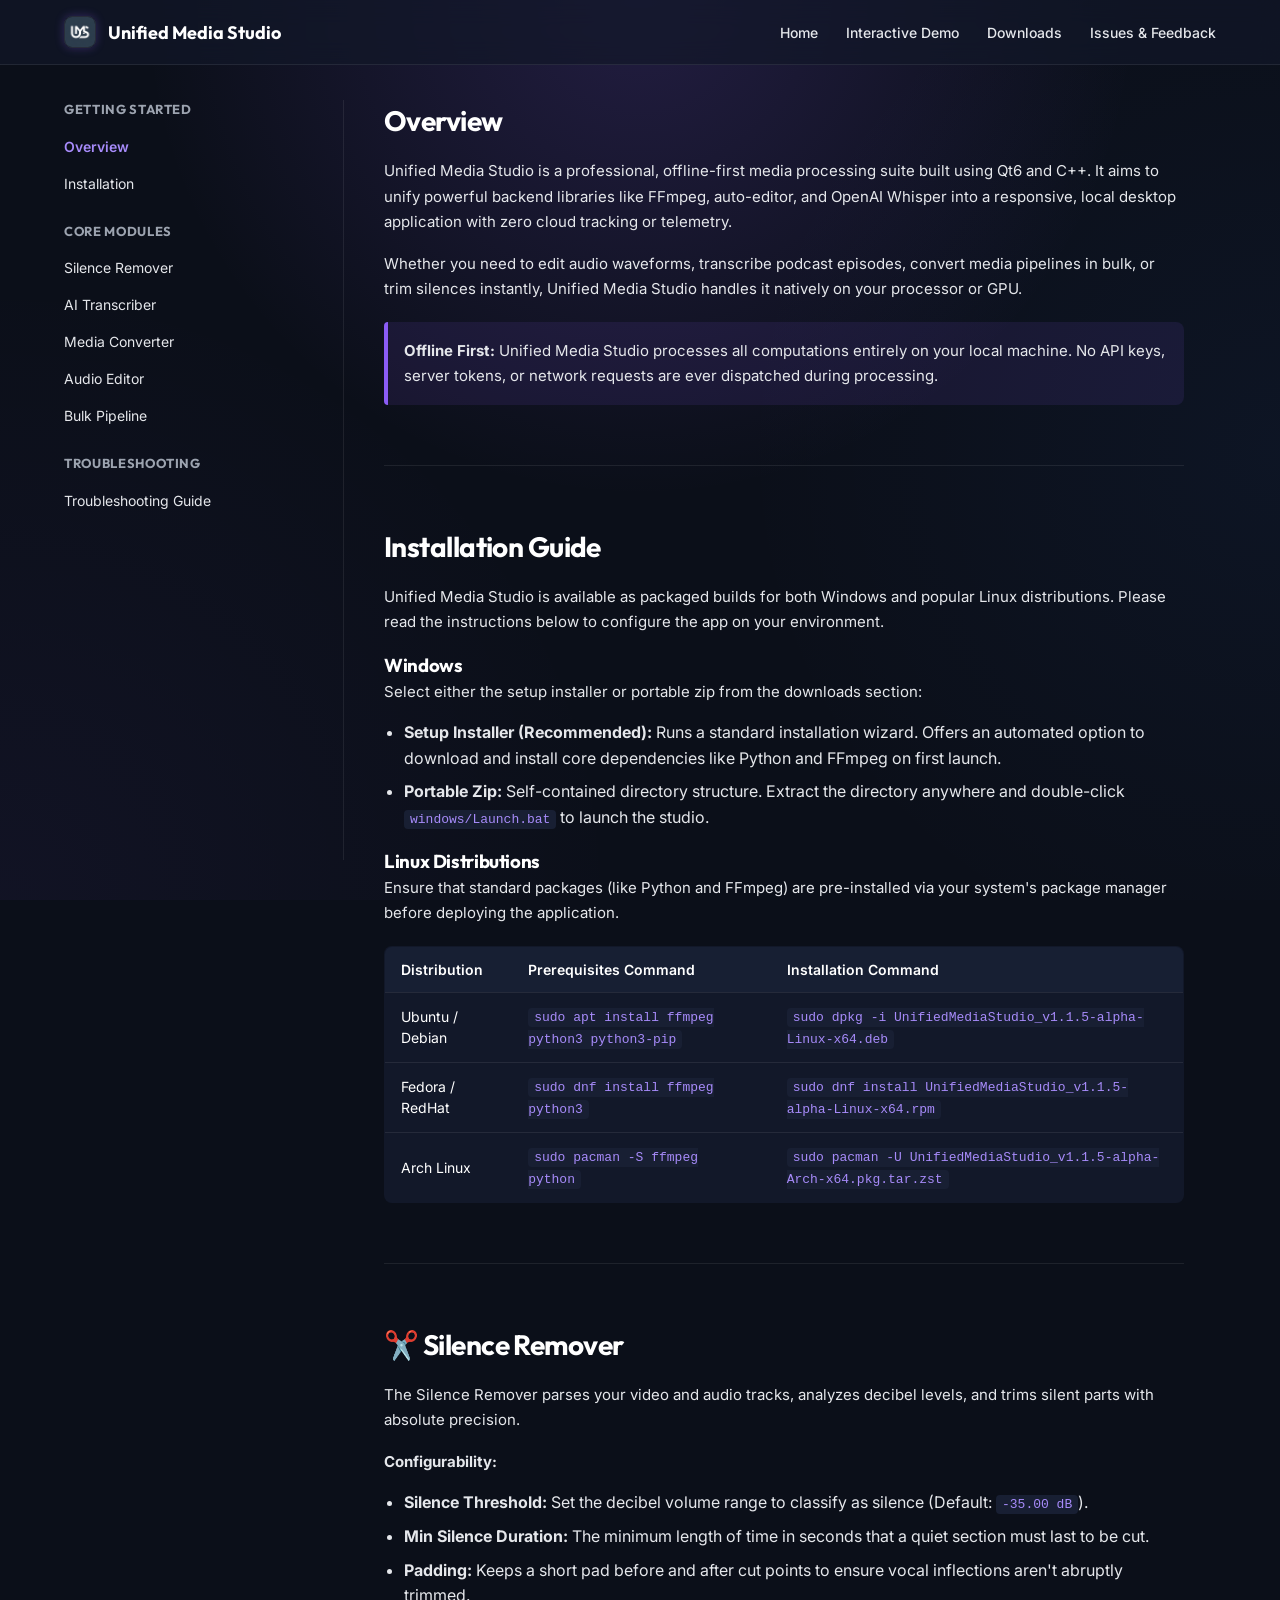
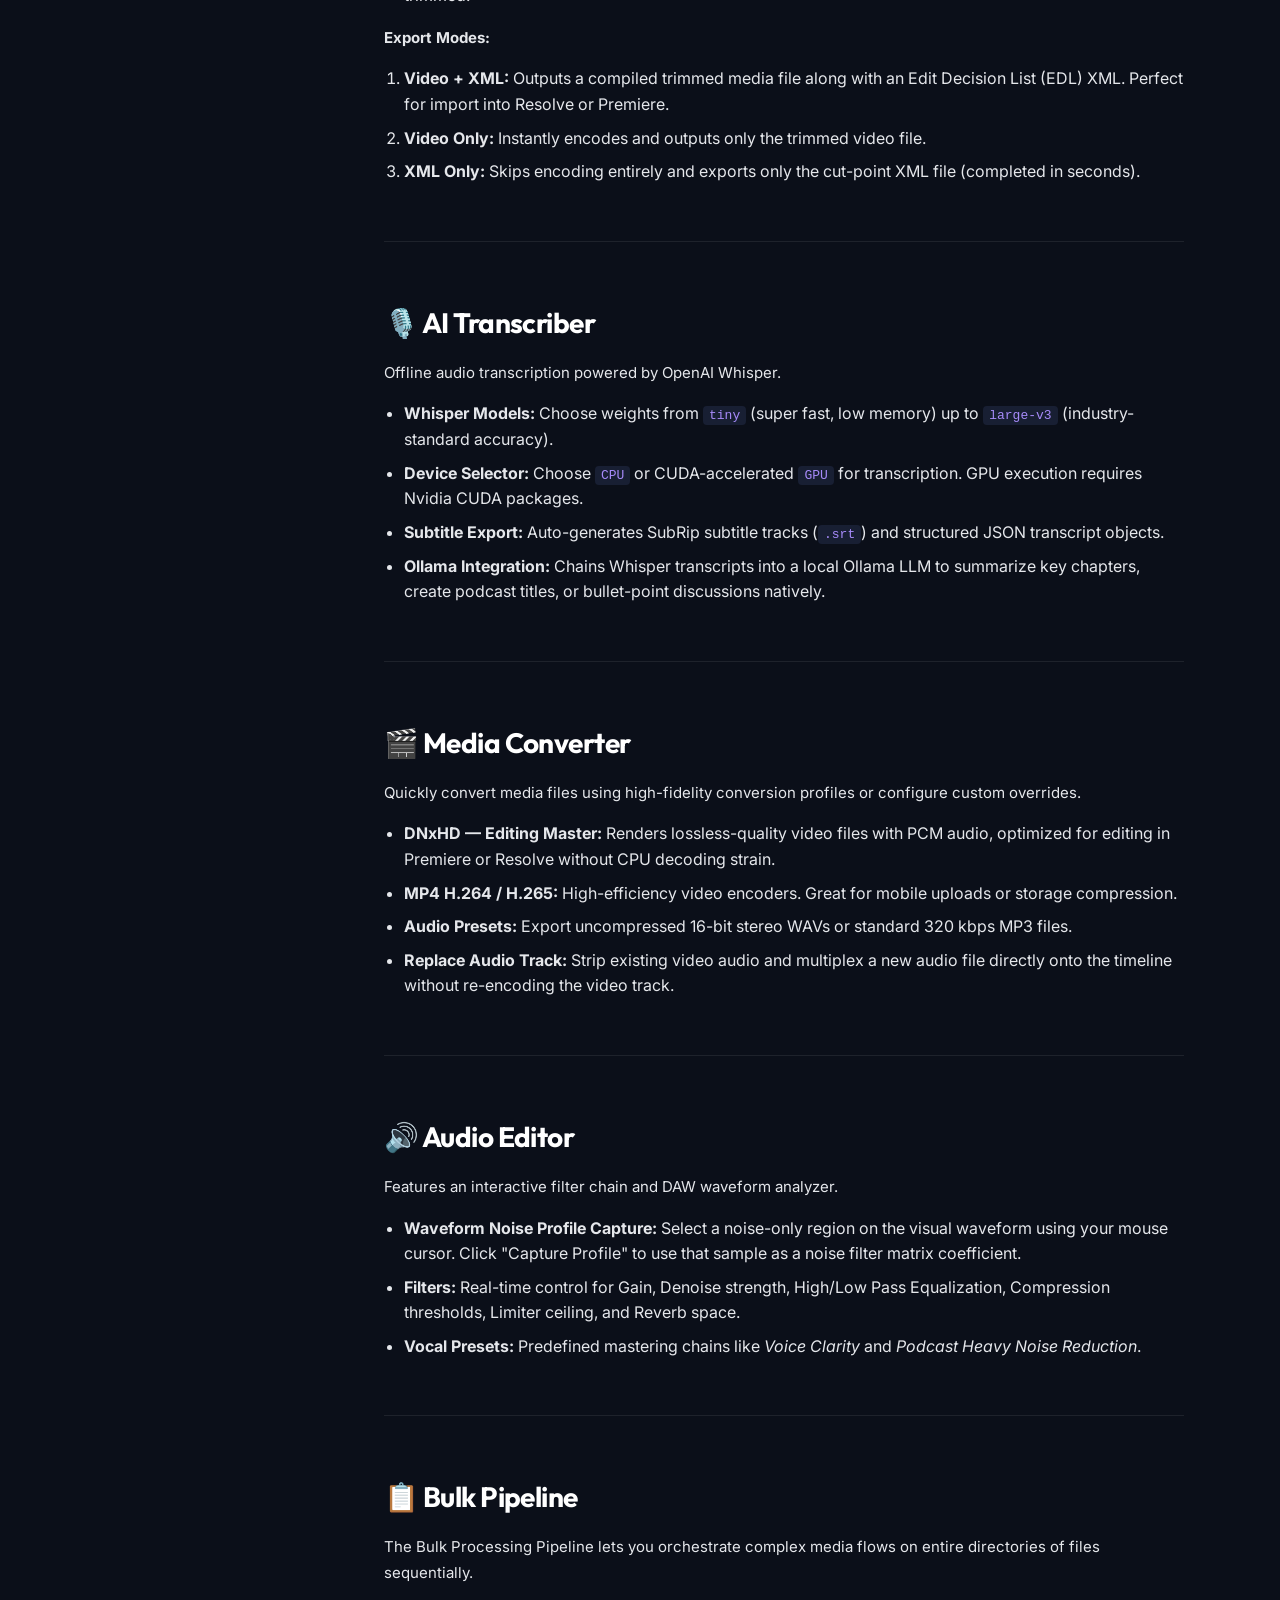
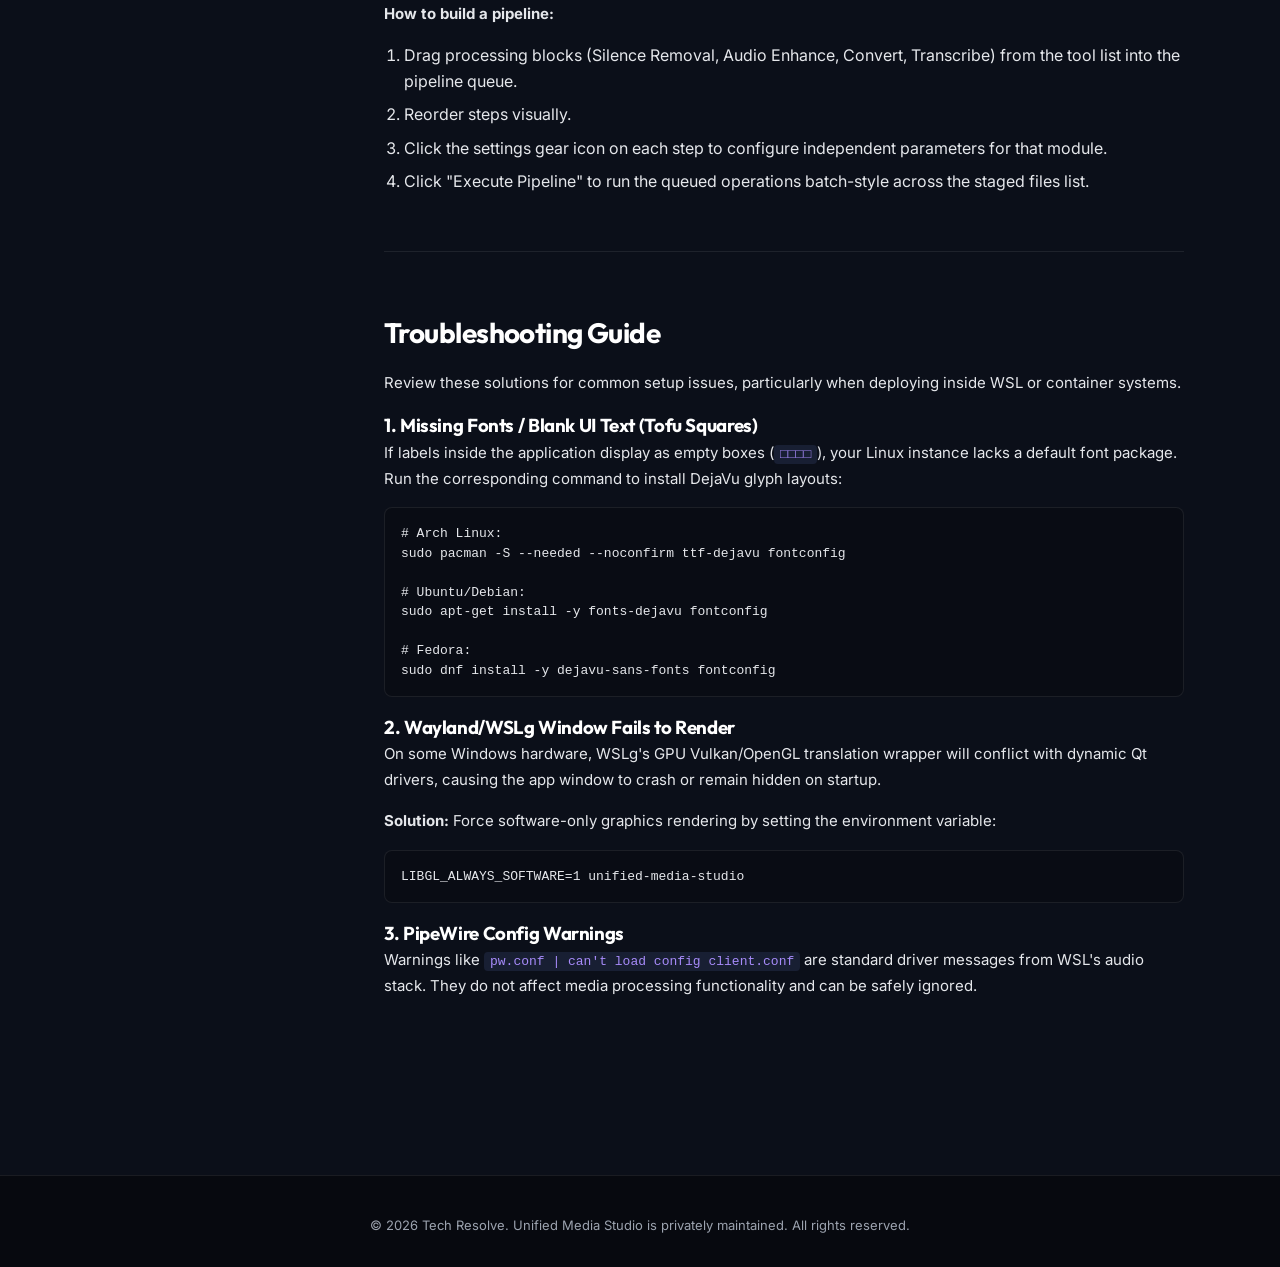
==== docs.html @ 599aa373 "Update branding with solid white UMS monogram logo, add docs.html link, improve font visibility" ====
<!DOCTYPE html>
<html lang="en">
<head>
  <meta charset="UTF-8">
  <meta name="viewport" content="width=device-width, initial-scale=1.0">
  <title>Documentation — Unified Media Studio</title>
  <!-- Google Fonts: Outfit & Inter -->
  <link rel="preconnect" href="https://fonts.googleapis.com">
  <link rel="preconnect" href="https://fonts.gstatic.com" crossorigin>
  <link href="https://fonts.googleapis.com/css2?family=Inter:wght@300;400;500;600&family=Outfit:wght@400;500;600;700;800&display=swap" rel="stylesheet">
  <!-- Stylesheets -->
  <link rel="stylesheet" href="index.css">
  <style>
    /* Premium documentation specific styles to override base layout */
    .docs-layout {
      max-width: 1200px;
      margin: 100px auto 60px auto;
      padding: 0 24px;
      display: flex;
      gap: 40px;
    }
    
    .docs-sidebar {
      width: 280px;
      position: sticky;
      top: 100px;
      height: calc(100vh - 140px);
      overflow-y: auto;
      border-right: 1px solid var(--border-color);
      padding-right: 20px;
    }
    
    .docs-sidebar h3 {
      font-size: 13px;
      color: var(--text-muted);
      text-transform: uppercase;
      letter-spacing: 0.05em;
      margin-bottom: 12px;
      margin-top: 24px;
    }
    
    .docs-sidebar h3:first-child {
      margin-top: 0;
    }
    
    .docs-sidebar ul {
      list-style: none;
      display: flex;
      flex-direction: column;
      gap: 8px;
    }
    
    .docs-sidebar a {
      font-size: 14px;
      color: var(--text-secondary);
      transition: color 0.15s ease;
      display: block;
      padding: 4px 0;
    }
    
    .docs-sidebar a:hover {
      color: white;
    }
    
    .docs-sidebar a.active {
      color: var(--accent-purple-hover);
      font-weight: 600;
    }
    
    .docs-content {
      flex: 1;
      max-width: 800px;
    }
    
    .docs-section {
      margin-bottom: 60px;
      border-bottom: 1px solid var(--border-color);
      padding-bottom: 40px;
    }
    
    .docs-section:last-child {
      border-bottom: none;
    }
    
    .docs-section h2 {
      font-size: 28px;
      color: white;
      margin-bottom: 16px;
      display: flex;
      align-items: center;
      gap: 10px;
    }
    
    .docs-section p {
      font-size: 15px;
      color: #e5e7eb; /* Higher visibility white-grey */
      line-height: 1.7;
      margin-bottom: 16px;
    }
    
    .docs-section ul, .docs-section ol {
      padding-left: 20px;
      margin-bottom: 16px;
      color: #e5e7eb;
    }
    
    .docs-section li {
      margin-bottom: 8px;
      line-height: 1.6;
    }
    
    .docs-section table {
      width: 100%;
      border-collapse: collapse;
      margin: 20px 0;
      font-size: 14px;
      background: var(--bg-secondary);
      border: 1px solid var(--border-color);
      border-radius: 8px;
      overflow: hidden;
    }
    
    .docs-section th, .docs-section td {
      padding: 12px 16px;
      text-align: left;
      border-bottom: 1px solid var(--border-color);
    }
    
    .docs-section th {
      background: #171f33;
      color: white;
      font-weight: 600;
    }
    
    .docs-section tr:last-child td {
      border-bottom: none;
    }
    
    .docs-section code {
      font-family: var(--font-mono);
      background: #181f33;
      padding: 2px 6px;
      border-radius: 4px;
      font-size: 13px;
      color: var(--accent-purple-hover);
    }
    
    .docs-section pre {
      background: #090c14;
      border: 1px solid var(--border-color);
      padding: 16px;
      border-radius: 8px;
      overflow-x: auto;
      margin: 16px 0;
    }
    
    .docs-section pre code {
      padding: 0;
      background: none;
      color: #e5e7eb;
    }
    
    .tip-box {
      background: rgba(139, 92, 246, 0.1);
      border-left: 4px solid var(--accent-purple);
      padding: 16px;
      border-radius: 4px 8px 8px 4px;
      margin: 20px 0;
    }
    
    .tip-box p {
      margin: 0;
      color: #e5e7eb;
    }
  </style>
</head>
<body>

  <!-- Top Glass Navigation -->
  <nav class="navbar">
    <div class="nav-container">
      <div class="logo-area">
        <a href="index.html" style="display: flex; align-items: center; gap: 12px;">
          <img src="logo.jpg" alt="UMS Logo" class="nav-logo-img">
          <span class="logo-text">Unified Media Studio</span>
        </a>
      </div>
      <div class="nav-links">
        <a href="index.html">Home</a>
        <a href="index.html#simulator">Interactive Demo</a>
        <a href="index.html#downloads">Downloads</a>
        <a href="index.html#feedback">Issues & Feedback</a>
      </div>
    </div>
  </nav>

  <!-- Docs Layout -->
  <div class="docs-layout">
    <!-- Sidebar Index -->
    <aside class="docs-sidebar">
      <h3>Getting Started</h3>
      <ul>
        <li><a href="#overview" class="active" onclick="activateLink(this)">Overview</a></li>
        <li><a href="#install" onclick="activateLink(this)">Installation</a></li>
      </ul>
      
      <h3>Core Modules</h3>
      <ul>
        <li><a href="#silence" onclick="activateLink(this)">Silence Remover</a></li>
        <li><a href="#transcriber" onclick="activateLink(this)">AI Transcriber</a></li>
        <li><a href="#converter" onclick="activateLink(this)">Media Converter</a></li>
        <li><a href="#audio" onclick="activateLink(this)">Audio Editor</a></li>
        <li><a href="#pipeline" onclick="activateLink(this)">Bulk Pipeline</a></li>
      </ul>

      <h3>Troubleshooting</h3>
      <ul>
        <li><a href="#trouble" onclick="activateLink(this)">Troubleshooting Guide</a></li>
      </ul>
    </aside>

    <!-- Content Sections -->
    <main class="docs-content">
      
      <!-- Section 1: Overview -->
      <section id="overview" class="docs-section">
        <h2>Overview</h2>
        <p>Unified Media Studio is a professional, offline-first media processing suite built using Qt6 and C++. It aims to unify powerful backend libraries like FFmpeg, auto-editor, and OpenAI Whisper into a responsive, local desktop application with zero cloud tracking or telemetry.</p>
        <p>Whether you need to edit audio waveforms, transcribe podcast episodes, convert media pipelines in bulk, or trim silences instantly, Unified Media Studio handles it natively on your processor or GPU.</p>
        
        <div class="tip-box">
          <p><strong>Offline First:</strong> Unified Media Studio processes all computations entirely on your local machine. No API keys, server tokens, or network requests are ever dispatched during processing.</p>
        </div>
      </section>

      <!-- Section 2: Installation -->
      <section id="install" class="docs-section">
        <h2>Installation Guide</h2>
        <p>Unified Media Studio is available as packaged builds for both Windows and popular Linux distributions. Please read the instructions below to configure the app on your environment.</p>
        
        <h3>Windows</h3>
        <p>Select either the setup installer or portable zip from the downloads section:</p>
        <ul>
          <li><strong>Setup Installer (Recommended):</strong> Runs a standard installation wizard. Offers an automated option to download and install core dependencies like Python and FFmpeg on first launch.</li>
          <li><strong>Portable Zip:</strong> Self-contained directory structure. Extract the directory anywhere and double-click <code>windows/Launch.bat</code> to launch the studio.</li>
        </ul>

        <h3>Linux Distributions</h3>
        <p>Ensure that standard packages (like Python and FFmpeg) are pre-installed via your system's package manager before deploying the application.</p>
        <table>
          <thead>
            <tr>
              <th>Distribution</th>
              <th>Prerequisites Command</th>
              <th>Installation Command</th>
            </tr>
          </thead>
          <tbody>
            <tr>
              <td>Ubuntu / Debian</td>
              <td><code>sudo apt install ffmpeg python3 python3-pip</code></td>
              <td><code>sudo dpkg -i UnifiedMediaStudio_v1.1.5-alpha-Linux-x64.deb</code></td>
            </tr>
            <tr>
              <td>Fedora / RedHat</td>
              <td><code>sudo dnf install ffmpeg python3</code></td>
              <td><code>sudo dnf install UnifiedMediaStudio_v1.1.5-alpha-Linux-x64.rpm</code></td>
            </tr>
            <tr>
              <td>Arch Linux</td>
              <td><code>sudo pacman -S ffmpeg python</code></td>
              <td><code>sudo pacman -U UnifiedMediaStudio_v1.1.5-alpha-Arch-x64.pkg.tar.zst</code></td>
            </tr>
          </tbody>
        </table>
      </section>

      <!-- Section 3: Silence Remover -->
      <section id="silence" class="docs-section">
        <h2>✂️ Silence Remover</h2>
        <p>The Silence Remover parses your video and audio tracks, analyzes decibel levels, and trims silent parts with absolute precision.</p>
        <p><strong>Configurability:</strong></p>
        <ul>
          <li><strong>Silence Threshold:</strong> Set the decibel volume range to classify as silence (Default: <code>-35.00 dB</code>).</li>
          <li><strong>Min Silence Duration:</strong> The minimum length of time in seconds that a quiet section must last to be cut.</li>
          <li><strong>Padding:</strong> Keeps a short pad before and after cut points to ensure vocal inflections aren't abruptly trimmed.</li>
        </ul>
        <p><strong>Export Modes:</strong></p>
        <ol>
          <li><strong>Video + XML:</strong> Outputs a compiled trimmed media file along with an Edit Decision List (EDL) XML. Perfect for import into Resolve or Premiere.</li>
          <li><strong>Video Only:</strong> Instantly encodes and outputs only the trimmed video file.</li>
          <li><strong>XML Only:</strong> Skips encoding entirely and exports only the cut-point XML file (completed in seconds).</li>
        </ol>
      </section>

      <!-- Section 4: AI Transcriber -->
      <section id="transcriber" class="docs-section">
        <h2>🎙️ AI Transcriber</h2>
        <p>Offline audio transcription powered by OpenAI Whisper.</p>
        <ul>
          <li><strong>Whisper Models:</strong> Choose weights from <code>tiny</code> (super fast, low memory) up to <code>large-v3</code> (industry-standard accuracy).</li>
          <li><strong>Device Selector:</strong> Choose <code>CPU</code> or CUDA-accelerated <code>GPU</code> for transcription. GPU execution requires Nvidia CUDA packages.</li>
          <li><strong>Subtitle Export:</strong> Auto-generates SubRip subtitle tracks (<code>.srt</code>) and structured JSON transcript objects.</li>
          <li><strong>Ollama Integration:</strong> Chains Whisper transcripts into a local Ollama LLM to summarize key chapters, create podcast titles, or bullet-point discussions natively.</li>
        </ul>
      </section>

      <!-- Section 5: Media Converter -->
      <section id="converter" class="docs-section">
        <h2>🎬 Media Converter</h2>
        <p>Quickly convert media files using high-fidelity conversion profiles or configure custom overrides.</p>
        <ul>
          <li><strong>DNxHD — Editing Master:</strong> Renders lossless-quality video files with PCM audio, optimized for editing in Premiere or Resolve without CPU decoding strain.</li>
          <li><strong>MP4 H.264 / H.265:</strong> High-efficiency video encoders. Great for mobile uploads or storage compression.</li>
          <li><strong>Audio Presets:</strong> Export uncompressed 16-bit stereo WAVs or standard 320 kbps MP3 files.</li>
          <li><strong>Replace Audio Track:</strong> Strip existing video audio and multiplex a new audio file directly onto the timeline without re-encoding the video track.</li>
        </ul>
      </section>

      <!-- Section 6: Audio Editor -->
      <section id="audio" class="docs-section">
        <h2>🔊 Audio Editor</h2>
        <p>Features an interactive filter chain and DAW waveform analyzer.</p>
        <ul>
          <li><strong>Waveform Noise Profile Capture:</strong> Select a noise-only region on the visual waveform using your mouse cursor. Click "Capture Profile" to use that sample as a noise filter matrix coefficient.</li>
          <li><strong>Filters:</strong> Real-time control for Gain, Denoise strength, High/Low Pass Equalization, Compression thresholds, Limiter ceiling, and Reverb space.</li>
          <li><strong>Vocal Presets:</strong> Predefined mastering chains like <em>Voice Clarity</em> and <em>Podcast Heavy Noise Reduction</em>.</li>
        </ul>
      </section>

      <!-- Section 7: Bulk Pipeline -->
      <section id="pipeline" class="docs-section">
        <h2>📋 Bulk Pipeline</h2>
        <p>The Bulk Processing Pipeline lets you orchestrate complex media flows on entire directories of files sequentially.</p>
        <p><strong>How to build a pipeline:</strong></p>
        <ol>
          <li>Drag processing blocks (Silence Removal, Audio Enhance, Convert, Transcribe) from the tool list into the pipeline queue.</li>
          <li>Reorder steps visually.</li>
          <li>Click the settings gear icon on each step to configure independent parameters for that module.</li>
          <li>Click "Execute Pipeline" to run the queued operations batch-style across the staged files list.</li>
        </ol>
      </section>

      <!-- Section 8: Troubleshooting Guide -->
      <section id="trouble" class="docs-section">
        <h2>Troubleshooting Guide</h2>
        <p>Review these solutions for common setup issues, particularly when deploying inside WSL or container systems.</p>
        
        <h3>1. Missing Fonts / Blank UI Text (Tofu Squares)</h3>
        <p>If labels inside the application display as empty boxes (<code>□□□□</code>), your Linux instance lacks a default font package. Run the corresponding command to install DejaVu glyph layouts:</p>
        <pre><code># Arch Linux:
sudo pacman -S --needed --noconfirm ttf-dejavu fontconfig

# Ubuntu/Debian:
sudo apt-get install -y fonts-dejavu fontconfig

# Fedora:
sudo dnf install -y dejavu-sans-fonts fontconfig</code></pre>

        <h3>2. Wayland/WSLg Window Fails to Render</h3>
        <p>On some Windows hardware, WSLg's GPU Vulkan/OpenGL translation wrapper will conflict with dynamic Qt drivers, causing the app window to crash or remain hidden on startup.</p>
        <p><strong>Solution:</strong> Force software-only graphics rendering by setting the environment variable:</p>
        <pre><code>LIBGL_ALWAYS_SOFTWARE=1 unified-media-studio</code></pre>

        <h3>3. PipeWire Config Warnings</h3>
        <p>Warnings like <code>pw.conf | can't load config client.conf</code> are standard driver messages from WSL's audio stack. They do not affect media processing functionality and can be safely ignored.</p>
      </section>

    </main>
  </div>

  <!-- Footer -->
  <footer class="main-footer">
    <div class="footer-container">
      <p>&copy; 2026 Tech Resolve. Unified Media Studio is privately maintained. All rights reserved.</p>
    </div>
  </footer>

  <script>
    function activateLink(element) {
      document.querySelectorAll('.docs-sidebar a').forEach(el => {
        el.classList.remove('active');
      });
      element.classList.add('active');
    }
  </script>
</body>
</html>
---- index.css ----
/* ==========================================================================
   Unified Media Studio — Stable Releases Web Interface Stylesheet
   Design system: Deep dark slate, glowing purples, glassmorphism UI
   ========================================================================== */

/* Variables */
:root {
  --bg-primary: #0b0f19;
  --bg-secondary: #121829;
  --bg-surface: #1e2640;
  --bg-glass: rgba(18, 24, 41, 0.7);
  --border-color: rgba(255, 255, 255, 0.08);
  --border-glow: rgba(139, 92, 246, 0.2);
  --text-primary: #ffffff;
  --text-secondary: #e5e7eb;
  --text-muted: #9ca3af;

  --accent-purple: #8b5cf6;
  --accent-purple-hover: #a78bfa;
  --accent-blue: #3b82f6;
  --accent-green: #10b981;
  --accent-red: #ef4444;

  --font-display: 'Outfit', -apple-system, BlinkMacSystemFont, "Segoe UI", Roboto, sans-serif;
  --font-sans: 'Inter', -apple-system, BlinkMacSystemFont, "Segoe UI", Roboto, sans-serif;
  --font-mono: ui-monospace, SFMono-Regular, Menlo, Monaco, Consolas, monospace;
}

/* Reset and base styles */
* {
  box-sizing: border-box;
  margin: 0;
  padding: 0;
}

html {
  scroll-behavior: smooth;
}

body {
  background-color: var(--bg-primary);
  background-image: 
    radial-gradient(circle at 50% 0%, rgba(139, 92, 246, 0.18) 0%, transparent 45%),
    radial-gradient(circle at 100% 50%, rgba(59, 130, 246, 0.05) 0%, transparent 40%),
    radial-gradient(circle at 0% 100%, rgba(139, 92, 246, 0.05) 0%, transparent 40%);
  background-attachment: fixed;
  color: var(--text-primary);
  font-family: var(--font-sans);
  line-height: 1.5;
  overflow-x: hidden;
  -webkit-font-smoothing: antialiased;
}

h1, h2, h3, h4 {
  font-family: var(--font-display);
  font-weight: 700;
  letter-spacing: -0.02em;
}

a {
  text-decoration: none;
  color: inherit;
}

/* Layout Container utility */
.container {
  width: 100%;
  max-width: 1200px;
  margin: 0 auto;
  padding: 0 24px;
}

/* --- Top Navigation --- */
.navbar {
  position: fixed;
  top: 0;
  left: 0;
  width: 100%;
  z-index: 1000;
  background: var(--bg-glass);
  backdrop-filter: blur(12px);
  -webkit-backdrop-filter: blur(12px);
  border-bottom: 1px solid var(--border-color);
  padding: 16px 0;
}

.nav-container {
  max-width: 1200px;
  margin: 0 auto;
  padding: 0 24px;
  display: flex;
  justify-content: space-between;
  align-items: center;
}

.logo-area {
  display: flex;
  align-items: center;
  gap: 12px;
}

.nav-logo-img {
  width: 32px;
  height: 32px;
  border-radius: 8px;
  border: 1px solid rgba(255, 255, 255, 0.1);
  box-shadow: 0 0 10px rgba(139, 92, 246, 0.3);
}

.logo-text {
  font-family: var(--font-display);
  font-weight: 700;
  font-size: 18px;
  color: #ffffff;
}

.nav-links {
  display: flex;
  align-items: center;
  gap: 28px;
  font-size: 14px;
  font-weight: 500;
}

.nav-links a {
  color: var(--text-secondary);
  transition: color 0.2s ease;
}

.nav-links a:hover {
  color: white;
}

.btn-nav-download {
  background: rgba(139, 92, 246, 0.1);
  color: var(--accent-purple-hover) !important;
  border: 1px solid rgba(139, 92, 246, 0.3);
  padding: 8px 16px;
  border-radius: 8px;
  transition: all 0.2s ease !important;
}

.btn-nav-download:hover {
  background: var(--accent-purple);
  color: white !important;
  border-color: var(--accent-purple);
  box-shadow: 0 0 15px rgba(139, 92, 246, 0.3);
}

/* --- Hero Section --- */
.hero-section {
  position: relative;
  padding: 160px 0 100px 0;
  display: flex;
  justify-content: center;
  align-items: center;
  text-align: center;
}

.hero-glow {
  position: absolute;
  top: 10%;
  left: 50%;
  transform: translate(-50%, -50%);
  width: 500px;
  height: 500px;
  background: radial-gradient(circle, rgba(139, 92, 246, 0.15) 0%, rgba(59, 130, 246, 0.05) 50%, transparent 100%);
  filter: blur(80px);
  z-index: 0;
  pointer-events: none;
}

.hero-container {
  max-width: 800px;
  padding: 0 24px;
  z-index: 1;
}

.badge {
  display: inline-block;
  background: rgba(139, 92, 246, 0.15);
  color: var(--accent-purple-hover);
  border: 1px solid rgba(139, 92, 246, 0.25);
  padding: 6px 16px;
  border-radius: 99px;
  font-size: 12px;
  font-weight: 600;
  margin-bottom: 24px;
  text-transform: uppercase;
  letter-spacing: 0.05em;
}

.hero-section h1 {
  font-size: 54px;
  line-height: 1.15;
  font-weight: 800;
  color: white;
  margin-bottom: 24px;
}

.gradient-text {
  background: linear-gradient(to right, #a78bfa, #60a5fa);
  -webkit-background-clip: text;
  -webkit-text-fill-color: transparent;
}

.hero-subtitle {
  font-size: 18px;
  color: var(--text-secondary);
  margin-bottom: 40px;
  line-height: 1.6;
}

.hero-actions {
  display: flex;
  justify-content: center;
  gap: 16px;
  flex-wrap: wrap;
}

/* Button styles */
.btn {
  display: inline-flex;
  align-items: center;
  gap: 10px;
  padding: 14px 28px;
  font-size: 15px;
  font-weight: 600;
  border-radius: 10px;
  cursor: pointer;
  transition: all 0.2s cubic-bezier(0.4, 0, 0.2, 1);
  border: 1px solid transparent;
}

.btn-primary {
  background: var(--accent-purple);
  color: white;
}

.btn-primary:hover {
  background: var(--accent-purple-hover);
  box-shadow: 0 0 25px rgba(139, 92, 246, 0.4);
  transform: translateY(-2px);
}

.btn-secondary {
  background: rgba(255, 255, 255, 0.03);
  color: var(--text-primary);
  border-color: var(--border-color);
}

.btn-secondary:hover {
  background: rgba(255, 255, 255, 0.08);
  border-color: rgba(255, 255, 255, 0.2);
  transform: translateY(-2px);
}

/* --- Section headers --- */
.section-header {
  text-align: center;
  max-width: 650px;
  margin: 0 auto 60px auto;
  padding: 0 24px;
}

.section-header h2 {
  font-size: 36px;
  color: white;
  margin-bottom: 16px;
}

.section-header p {
  font-size: 15px;
  color: var(--text-secondary);
}

/* --- Simulator Section --- */
.section-simulator {
  padding: 80px 0;
  background: radial-gradient(100% 100% at bottom center, rgba(139, 92, 246, 0.03) 0%, transparent 100%);
}

.desktop-mockup {
  max-width: 1000px;
  margin: 0 auto;
  background: var(--bg-secondary);
  border: 1px solid var(--border-color);
  border-radius: 12px;
  overflow: hidden;
  box-shadow: 0 30px 60px rgba(0, 0, 0, 0.6), 0 0 40px rgba(139, 92, 246, 0.05);
}

/* Window Titlebar */
.title-bar {
  background: #192138;
  height: 38px;
  display: flex;
  align-items: center;
  padding: 0 16px;
  border-bottom: 1px solid var(--border-color);
}

.window-controls {
  display: flex;
  gap: 8px;
  width: 80px;
}

.control-dot {
  width: 12px;
  height: 12px;
  border-radius: 50%;
}

.control-dot.close { background: var(--accent-red); }
.control-dot.minimize { background: #f59e0b; }
.control-dot.maximize { background: var(--accent-green); }

.window-title {
  color: var(--text-secondary);
  font-size: 12px;
  font-weight: 500;
  text-align: center;
  flex: 1;
}

.window-spacer {
  width: 80px;
}

/* App Simulator Window layout */
.app-layout {
  display: flex;
  height: 520px;
  background: var(--bg-secondary);
}

/* Sidebar */
.app-sidebar {
  width: 260px;
  background: #0f1322;
  border-right: 1px solid var(--border-color);
  padding: 16px;
  display: flex;
  flex-direction: column;
  gap: 16px;
}

.sidebar-header {
  display: flex;
  justify-content: space-between;
  align-items: center;
}

.sidebar-header h3 {
  font-size: 13px;
  color: white;
}

.auto-refresh-badge {
  background: rgba(16, 185, 129, 0.1);
  color: var(--accent-green);
  font-size: 9px;
  font-weight: bold;
  padding: 2px 6px;
  border-radius: 4px;
}

.file-tree {
  flex: 1;
}

.tree-item {
  font-size: 13px;
  padding: 6px 8px;
  border-radius: 4px;
  cursor: pointer;
  user-select: none;
  transition: background 0.15s ease;
  color: var(--text-secondary);
}

.tree-item:hover {
  background: rgba(255, 255, 255, 0.03);
  color: white;
}

.tree-item.folder {
  font-weight: 600;
  color: white;
}

.tree-children {
  display: none;
  padding-left: 14px;
}

.tree-children.show {
  display: block;
}

.tree-item.file {
  padding-left: 8px;
}

.tree-item.file.selected {
  background: rgba(139, 92, 246, 0.15);
  color: var(--accent-purple-hover);
  font-weight: 500;
}

/* Sidebar Active processing box */
.active-files-box {
  background: rgba(255, 255, 255, 0.01);
  border: 1px solid var(--border-color);
  border-radius: 6px;
  padding: 12px;
  min-height: 120px;
}

.active-files-box h4 {
  font-size: 11px;
  text-transform: uppercase;
  color: var(--text-muted);
  margin-bottom: 8px;
  letter-spacing: 0.05em;
}

.active-files-box ul {
  list-style: none;
  font-size: 12px;
}

.active-files-box li {
  padding: 4px 0;
  border-bottom: 1px solid rgba(255, 255, 255, 0.02);
  color: var(--text-secondary);
}

.active-files-box li:last-child { border-bottom: none; }
.empty-state-text { color: var(--text-muted) !important; font-style: italic; }

/* Main Workspace */
.app-main {
  flex: 1;
  display: flex;
  flex-direction: column;
  background: #111626;
}

/* Tab buttons */
.tab-headers {
  display: flex;
  background: #0f1322;
  border-bottom: 1px solid var(--border-color);
}

.tab-btn {
  background: none;
  border: none;
  color: var(--text-secondary);
  font-size: 12px;
  font-weight: 600;
  padding: 12px 18px;
  cursor: pointer;
  border-bottom: 2px solid transparent;
  transition: all 0.15s ease;
}

.tab-btn:hover {
  color: white;
  background: rgba(255, 255, 255, 0.02);
}

.tab-btn.active {
  color: var(--accent-purple-hover);
  border-bottom-color: var(--accent-purple);
  background: rgba(139, 92, 246, 0.04);
}

/* Tab Contents container */
.tab-content-container {
  flex: 1;
  padding: 24px;
}

.tab-content {
  display: none;
  flex-direction: column;
  gap: 16px;
  height: 100%;
}

.tab-content.active {
  display: flex;
}

.tab-content-header h4 {
  font-size: 16px;
  color: white;
  margin-bottom: 4px;
}

.tab-content-header p {
  font-size: 12px;
  color: var(--text-secondary);
}

/* Config forms inside simulator tabs */
.settings-form {
  display: flex;
  flex-direction: column;
  gap: 16px;
  max-width: 440px;
}

.form-row {
  display: flex;
  flex-direction: column;
  gap: 6px;
}

.form-row label {
  font-size: 12px;
  font-weight: 600;
  color: var(--text-secondary);
}

.form-row select, .form-row input[type="text"] {
  background: #181f33;
  border: 1px solid var(--border-color);
  color: white;
  padding: 8px 12px;
  border-radius: 6px;
  font-size: 13px;
  outline: none;
}

.checkbox-wrapper {
  display: flex;
  align-items: center;
  gap: 8px;
  font-size: 12px;
  color: var(--text-secondary);
}

.btn-tab-run {
  background: var(--accent-purple);
  color: white;
  font-size: 13px;
  padding: 10px 20px;
  align-self: flex-start;
  margin-top: 10px;
  border-radius: 6px;
}

.btn-tab-run:hover {
  background: var(--accent-purple-hover);
  box-shadow: 0 0 15px rgba(139, 92, 246, 0.3);
}

/* App Console Logger */
.app-console {
  background: #090c14;
  border-top: 1px solid var(--border-color);
  height: 180px;
  display: flex;
  flex-direction: column;
}

.console-header {
  background: #0f1322;
  padding: 8px 16px;
  border-bottom: 1px solid var(--border-color);
  display: flex;
  justify-content: space-between;
  font-family: var(--font-display);
  font-size: 11px;
  font-weight: bold;
  color: var(--text-muted);
}

.console-status {
  color: var(--accent-blue);
}

.console-output {
  flex: 1;
  padding: 12px 16px;
  font-family: var(--font-mono);
  font-size: 11px;
  overflow-y: auto;
  display: flex;
  flex-direction: column;
  gap: 4px;
}

.log-line {
  color: var(--text-secondary);
}

.log-line.system { color: #f59e0b; }
.log-line.cmd { color: var(--accent-blue); }
.log-line.out { color: var(--accent-green); }
.log-line.err { color: var(--accent-red); }

/* Simulated Progress bar */
.progress-bar-container {
  height: 4px;
  background: rgba(255, 255, 255, 0.05);
  width: 100%;
}

.progress-bar {
  height: 100%;
  width: 0%;
  background: linear-gradient(to right, var(--accent-blue), var(--accent-purple));
  transition: width 0.1s ease;
}

/* --- Downloads section --- */
.section-downloads {
  padding: 100px 0;
  border-top: 1px solid var(--border-color);
  background: radial-gradient(120% 120% at top left, rgba(59, 130, 246, 0.02) 0%, transparent 100%);
}

.download-grid {
  display: grid;
  grid-template-columns: repeat(auto-fill, minmax(280px, 1fr));
  gap: 24px;
  max-width: 1200px;
  margin: 0 auto;
  padding: 0 24px;
}

.download-card {
  position: relative;
  background: var(--bg-secondary);
  border: 1px solid var(--border-color);
  border-radius: 12px;
  padding: 28px;
  display: flex;
  flex-direction: column;
  gap: 16px;
  overflow: hidden;
  transition: transform 0.2s ease, border-color 0.2s ease;
}

.download-card:hover {
  transform: translateY(-4px);
  border-color: rgba(139, 92, 246, 0.3);
}

.card-glow {
  position: absolute;
  top: 0;
  right: 0;
  width: 120px;
  height: 120px;
  background: radial-gradient(circle, rgba(139, 92, 246, 0.12) 0%, transparent 70%);
  filter: blur(10px);
  pointer-events: none;
}

.card-header {
  display: flex;
  align-items: center;
  gap: 12px;
}

.platform-icon {
  font-size: 24px;
}

.download-card h3 {
  font-size: 18px;
  color: white;
}

.card-desc {
  font-size: 13px;
  color: var(--text-secondary);
  line-height: 1.6;
  flex: 1;
}

.card-meta {
  display: flex;
  justify-content: space-between;
  font-size: 11px;
  font-weight: 600;
  color: var(--text-muted);
  border-top: 1px solid rgba(255, 255, 255, 0.03);
  padding-top: 12px;
}

.btn-download {
  background: rgba(255, 255, 255, 0.02);
  border: 1px solid var(--border-color);
  color: white;
  justify-content: center;
  font-size: 13px;
  padding: 10px 0;
  border-radius: 8px;
}

.btn-download:hover {
  background: var(--accent-purple);
  border-color: var(--accent-purple);
  box-shadow: 0 0 15px rgba(139, 92, 246, 0.3);
}

/* --- Troubleshooting section --- */
.section-trouble {
  padding: 80px 0;
  border-top: 1px solid var(--border-color);
}

.accordion-container {
  max-width: 800px;
  margin: 0 auto;
  padding: 0 24px;
  display: flex;
  flex-direction: column;
  gap: 12px;
}

.accordion-item {
  background: var(--bg-secondary);
  border: 1px solid var(--border-color);
  border-radius: 8px;
  overflow: hidden;
}

.accordion-title {
  padding: 18px 24px;
  display: flex;
  justify-content: space-between;
  align-items: center;
  cursor: pointer;
  font-weight: 600;
  font-size: 14px;
  user-select: none;
  transition: background 0.15s ease;
}

.accordion-title:hover {
  background: rgba(255, 255, 255, 0.01);
}

.accordion-arrow {
  font-size: 10px;
  color: var(--text-muted);
  transition: transform 0.25s ease;
}

.accordion-item.open .accordion-arrow {
  transform: rotate(180deg);
  color: var(--accent-purple-hover);
}

.accordion-content {
  display: none;
  padding: 0 24px 20px 24px;
  border-top: 1px solid rgba(255, 255, 255, 0.03);
  font-size: 13px;
  color: var(--text-secondary);
  line-height: 1.6;
}

.accordion-item.open .accordion-content {
  display: block;
}

.accordion-content pre {
  background: #090c14;
  border: 1px solid var(--border-color);
  padding: 12px;
  border-radius: 6px;
  margin-top: 12px;
  overflow-x: auto;
  font-family: var(--font-mono);
}

/* --- Footer --- */
.main-footer {
  background: #07090f;
  border-top: 1px solid var(--border-color);
  padding: 40px 0;
  text-align: center;
  font-size: 13px;
  color: var(--text-muted);
}

.footer-container {
  display: flex;
  flex-direction: column;
  gap: 16px;
}

.obfuscated-repos {
  font-family: var(--font-mono);
  font-size: 10px;
  color: rgba(255, 255, 255, 0.15);
  word-break: break-all;
  max-width: 600px;
  margin: 0 auto;
}

/* Responsive adjustment */
@media (max-width: 768px) {
  .hero-section h1 { font-size: 38px; }
  .app-layout { flex-direction: column; height: 750px; }
  .app-sidebar { width: 100%; height: 200px; }
  .nav-links { display: none; }
}

/* --- Feedback Form Section --- */
.section-feedback {
  padding: 80px 0;
  border-top: 1px solid var(--border-color);
  background: radial-gradient(100% 100% at center center, rgba(139, 92, 246, 0.02) 0%, transparent 100%);
}

.feedback-container {
  max-width: 600px;
  margin: 0 auto;
  padding: 0 24px;
}

.feedback-form {
  background: var(--bg-secondary);
  border: 1px solid var(--border-color);
  padding: 32px;
  border-radius: 12px;
  display: flex;
  flex-direction: column;
  gap: 20px;
  box-shadow: 0 10px 30px rgba(0, 0, 0, 0.3);
}

.feedback-form .form-row {
  display: flex;
  flex-direction: column;
  gap: 6px;
}

.feedback-form select,
.feedback-form input[type="text"],
.feedback-form textarea {
  background: #181f33;
  border: 1px solid var(--border-color);
  color: white;
  padding: 10px 14px;
  border-radius: 8px;
  font-size: 14px;
  outline: none;
  font-family: var(--font-sans);
  transition: border-color 0.2s ease;
}

.feedback-form select:focus,
.feedback-form input[type="text"]:focus,
.feedback-form textarea:focus {
  border-color: var(--accent-purple);
}

.btn-submit-issue {
  align-self: flex-start;
  margin-top: 10px;
  font-size: 14px;
}
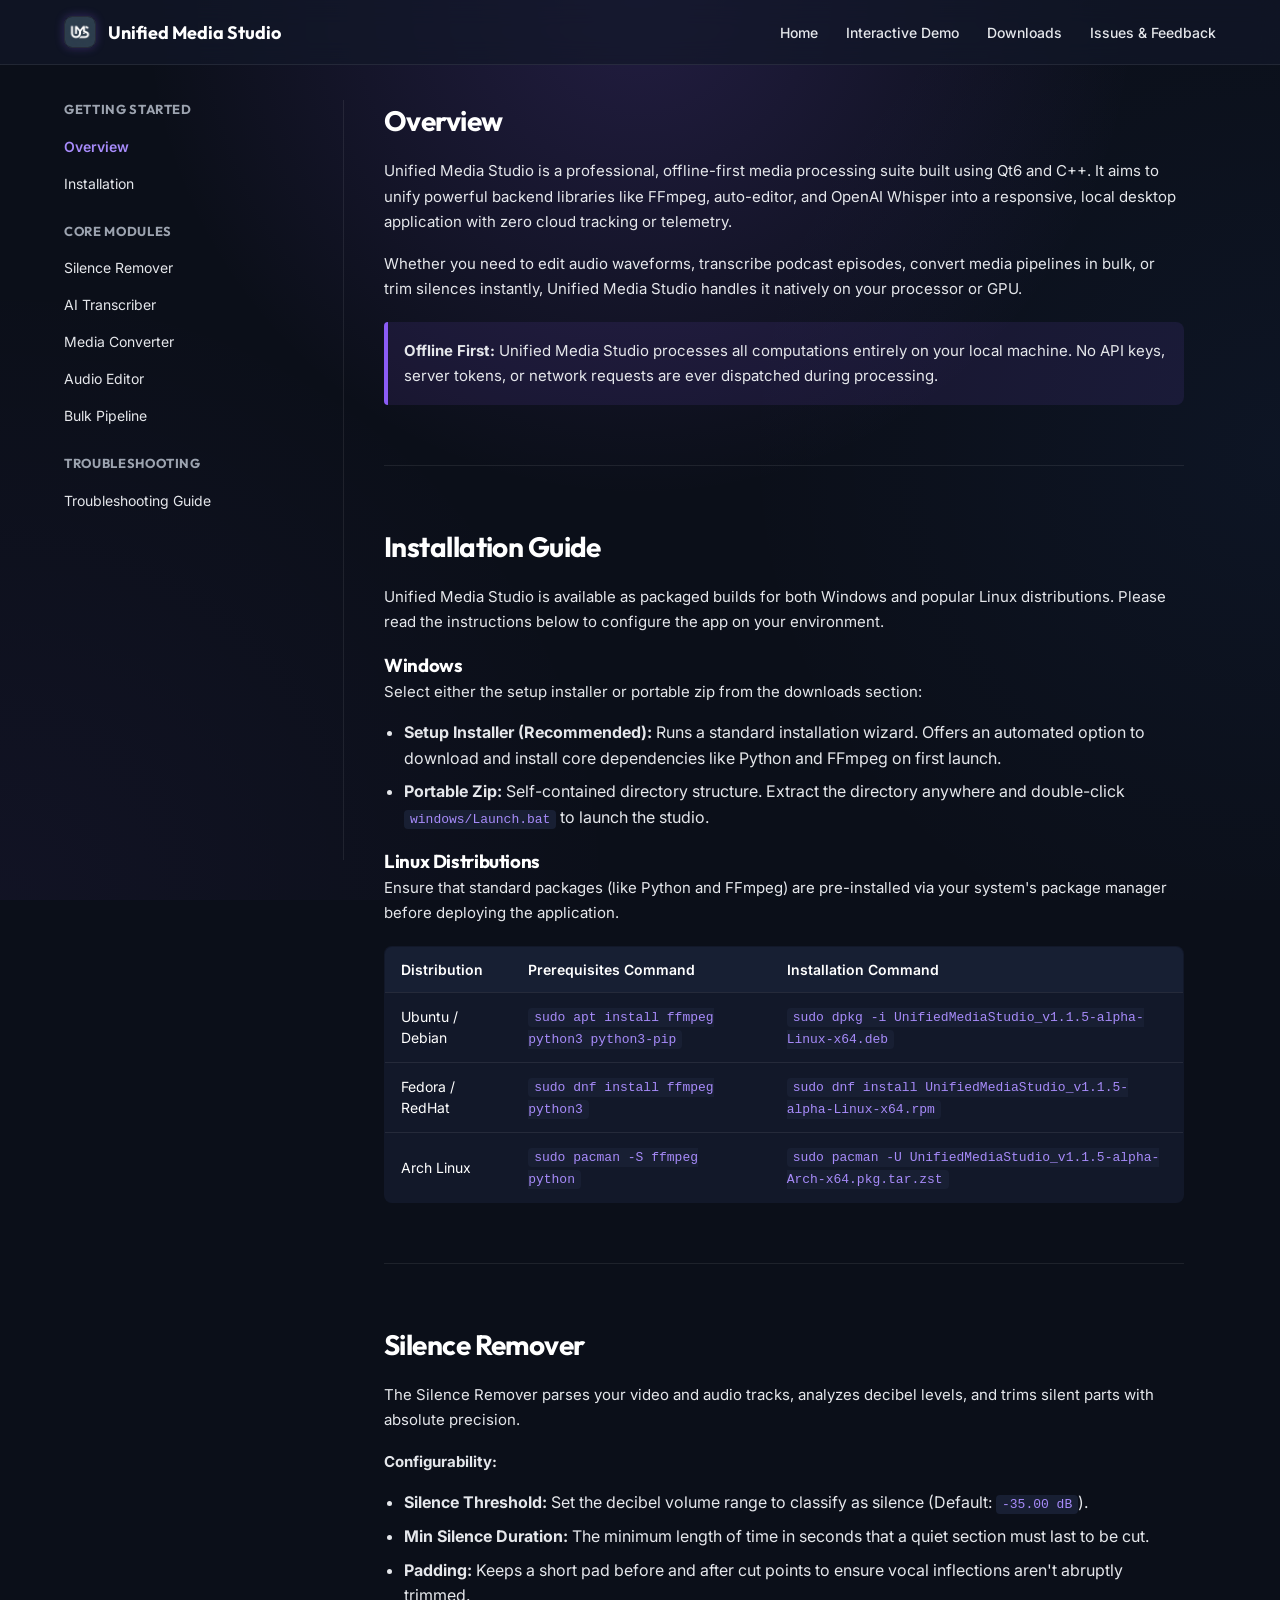
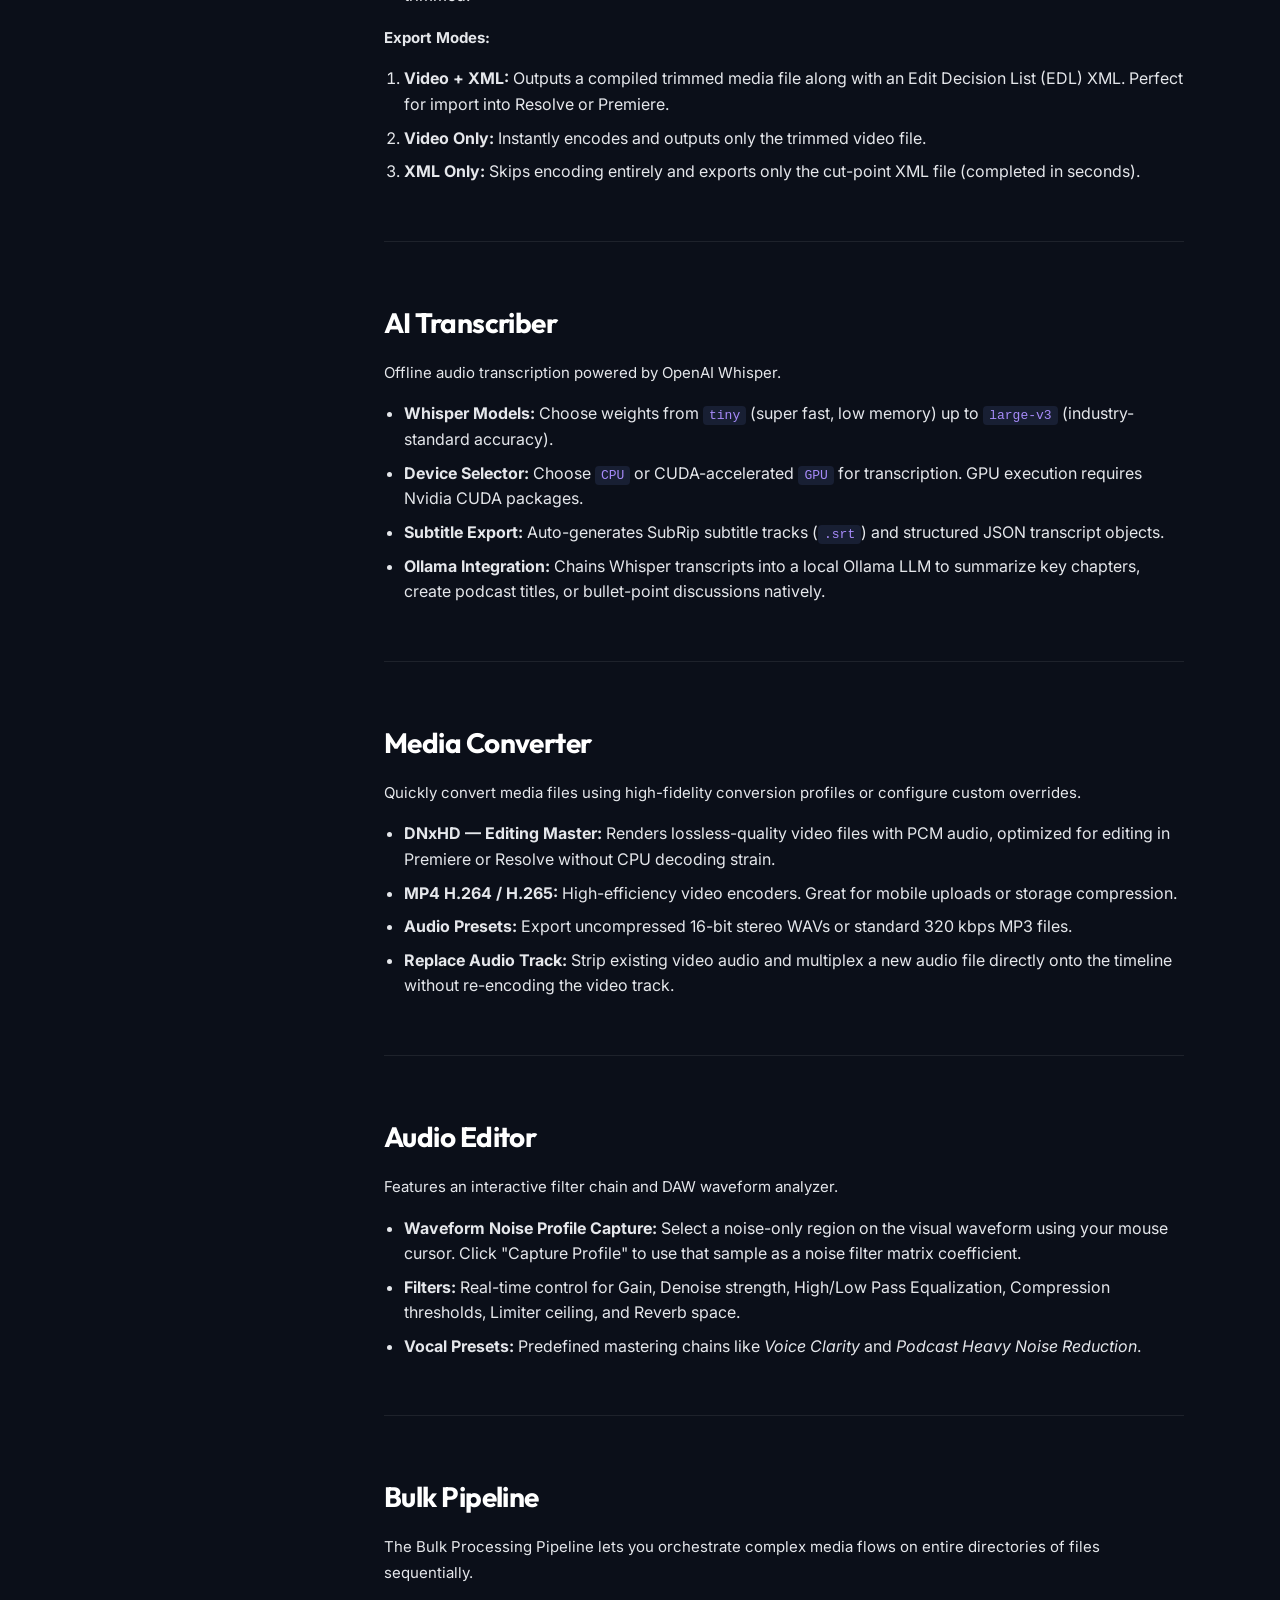
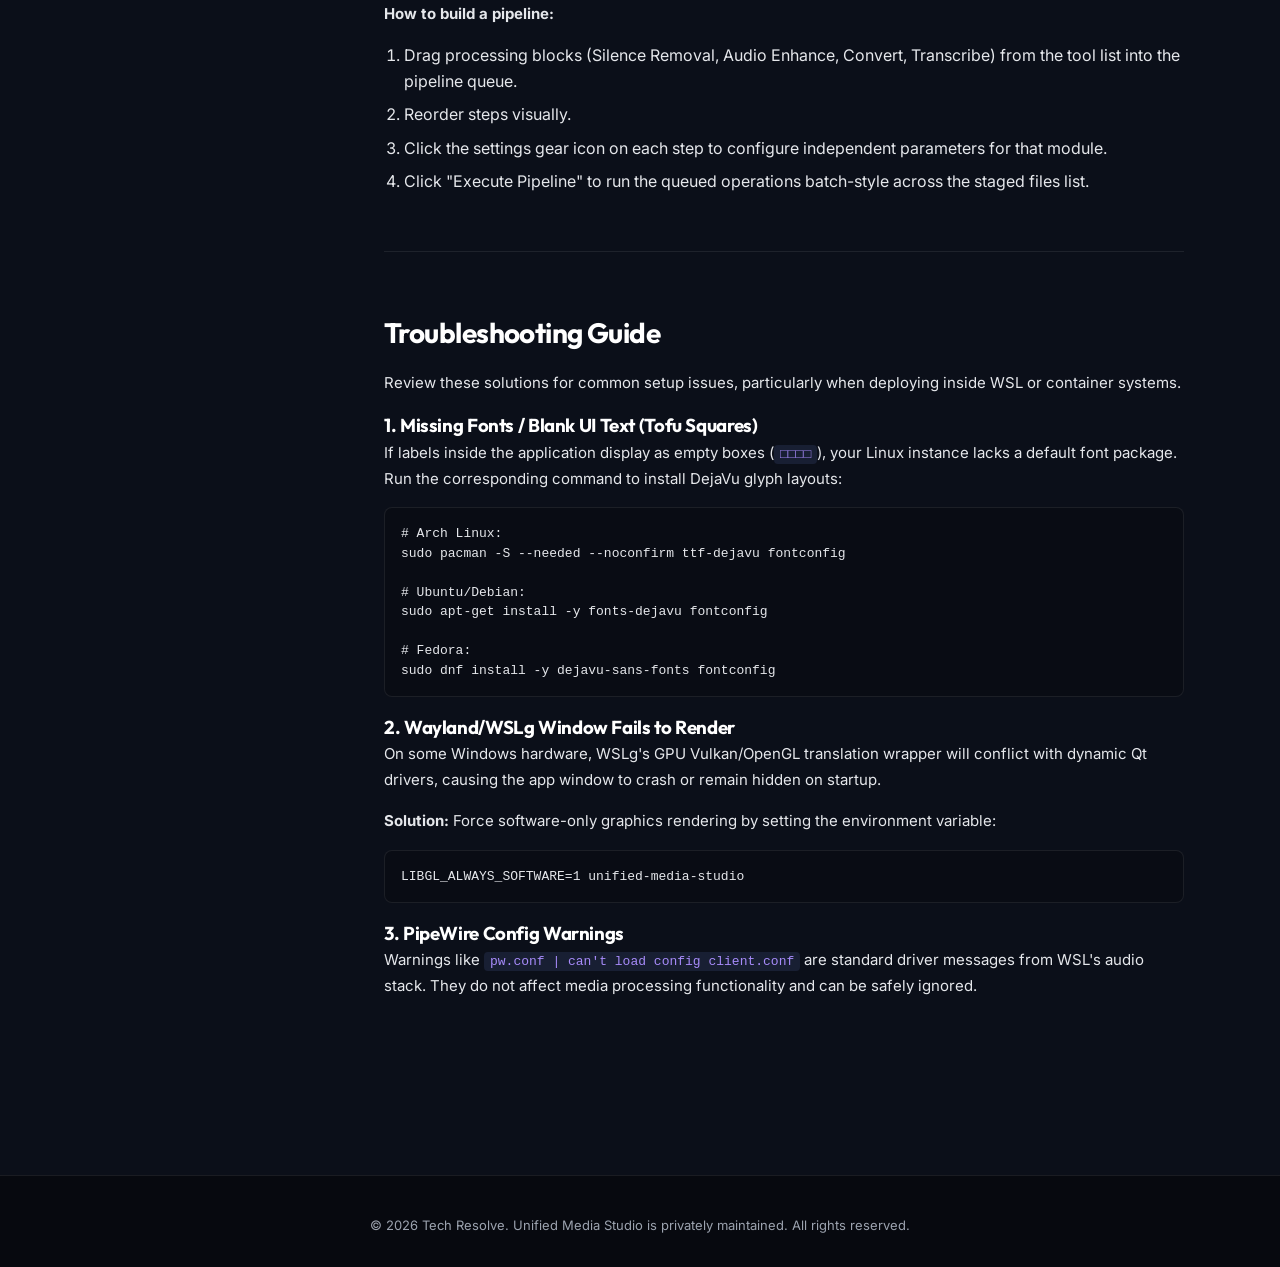
==== commit 9e4672d0: "Remove all emoji characters from web portal and docs, replace with minimalist vector SVG icons" ====
--- a/docs.html
+++ b/docs.html
@@ -277,7 +277,7 @@
 
       <!-- Section 3: Silence Remover -->
       <section id="silence" class="docs-section">
-        <h2>✂️ Silence Remover</h2>
+        <h2>Silence Remover</h2>
         <p>The Silence Remover parses your video and audio tracks, analyzes decibel levels, and trims silent parts with absolute precision.</p>
         <p><strong>Configurability:</strong></p>
         <ul>
@@ -295,7 +295,7 @@
 
       <!-- Section 4: AI Transcriber -->
       <section id="transcriber" class="docs-section">
-        <h2>🎙️ AI Transcriber</h2>
+        <h2>AI Transcriber</h2>
         <p>Offline audio transcription powered by OpenAI Whisper.</p>
         <ul>
           <li><strong>Whisper Models:</strong> Choose weights from <code>tiny</code> (super fast, low memory) up to <code>large-v3</code> (industry-standard accuracy).</li>
@@ -307,7 +307,7 @@
 
       <!-- Section 5: Media Converter -->
       <section id="converter" class="docs-section">
-        <h2>🎬 Media Converter</h2>
+        <h2>Media Converter</h2>
         <p>Quickly convert media files using high-fidelity conversion profiles or configure custom overrides.</p>
         <ul>
           <li><strong>DNxHD — Editing Master:</strong> Renders lossless-quality video files with PCM audio, optimized for editing in Premiere or Resolve without CPU decoding strain.</li>
@@ -319,7 +319,7 @@
 
       <!-- Section 6: Audio Editor -->
       <section id="audio" class="docs-section">
-        <h2>🔊 Audio Editor</h2>
+        <h2>Audio Editor</h2>
         <p>Features an interactive filter chain and DAW waveform analyzer.</p>
         <ul>
           <li><strong>Waveform Noise Profile Capture:</strong> Select a noise-only region on the visual waveform using your mouse cursor. Click "Capture Profile" to use that sample as a noise filter matrix coefficient.</li>
@@ -330,7 +330,7 @@
 
       <!-- Section 7: Bulk Pipeline -->
       <section id="pipeline" class="docs-section">
-        <h2>📋 Bulk Pipeline</h2>
+        <h2>Bulk Pipeline</h2>
         <p>The Bulk Processing Pipeline lets you orchestrate complex media flows on entire directories of files sequentially.</p>
         <p><strong>How to build a pipeline:</strong></p>
         <ol>
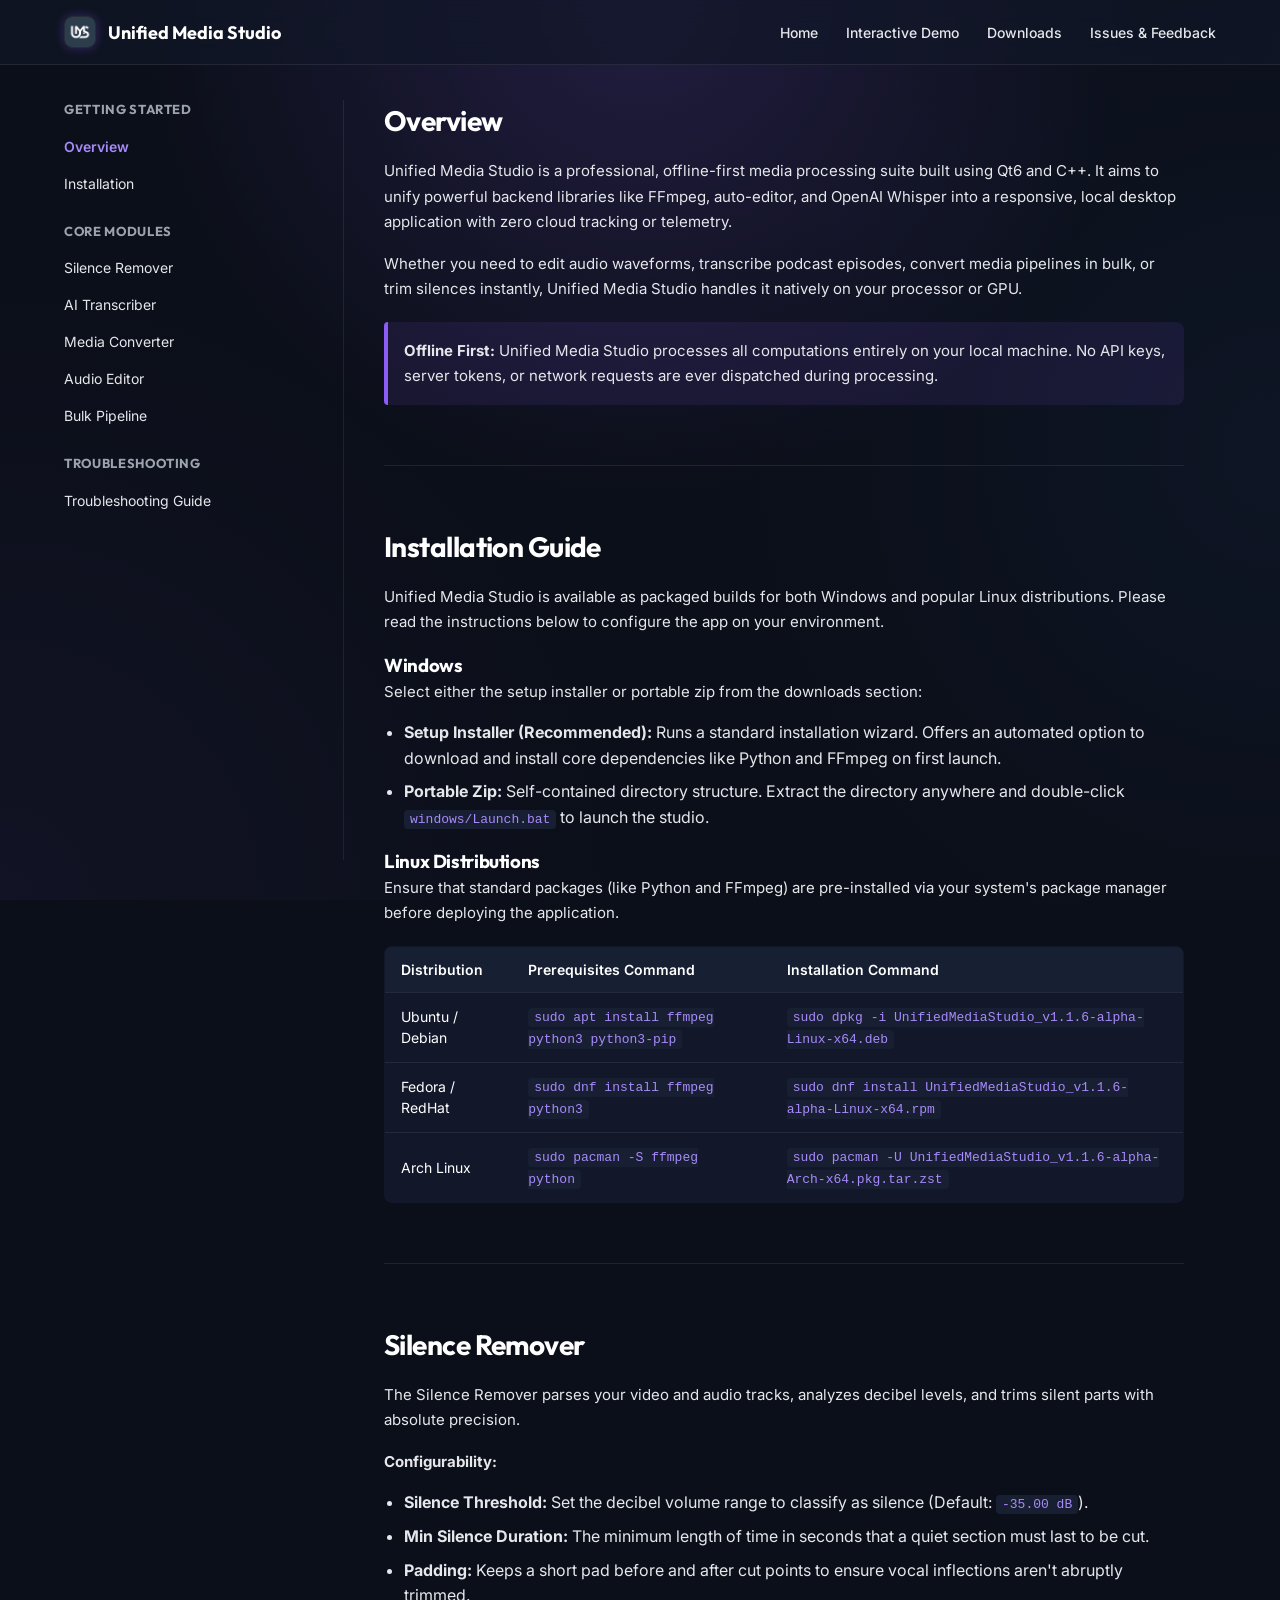
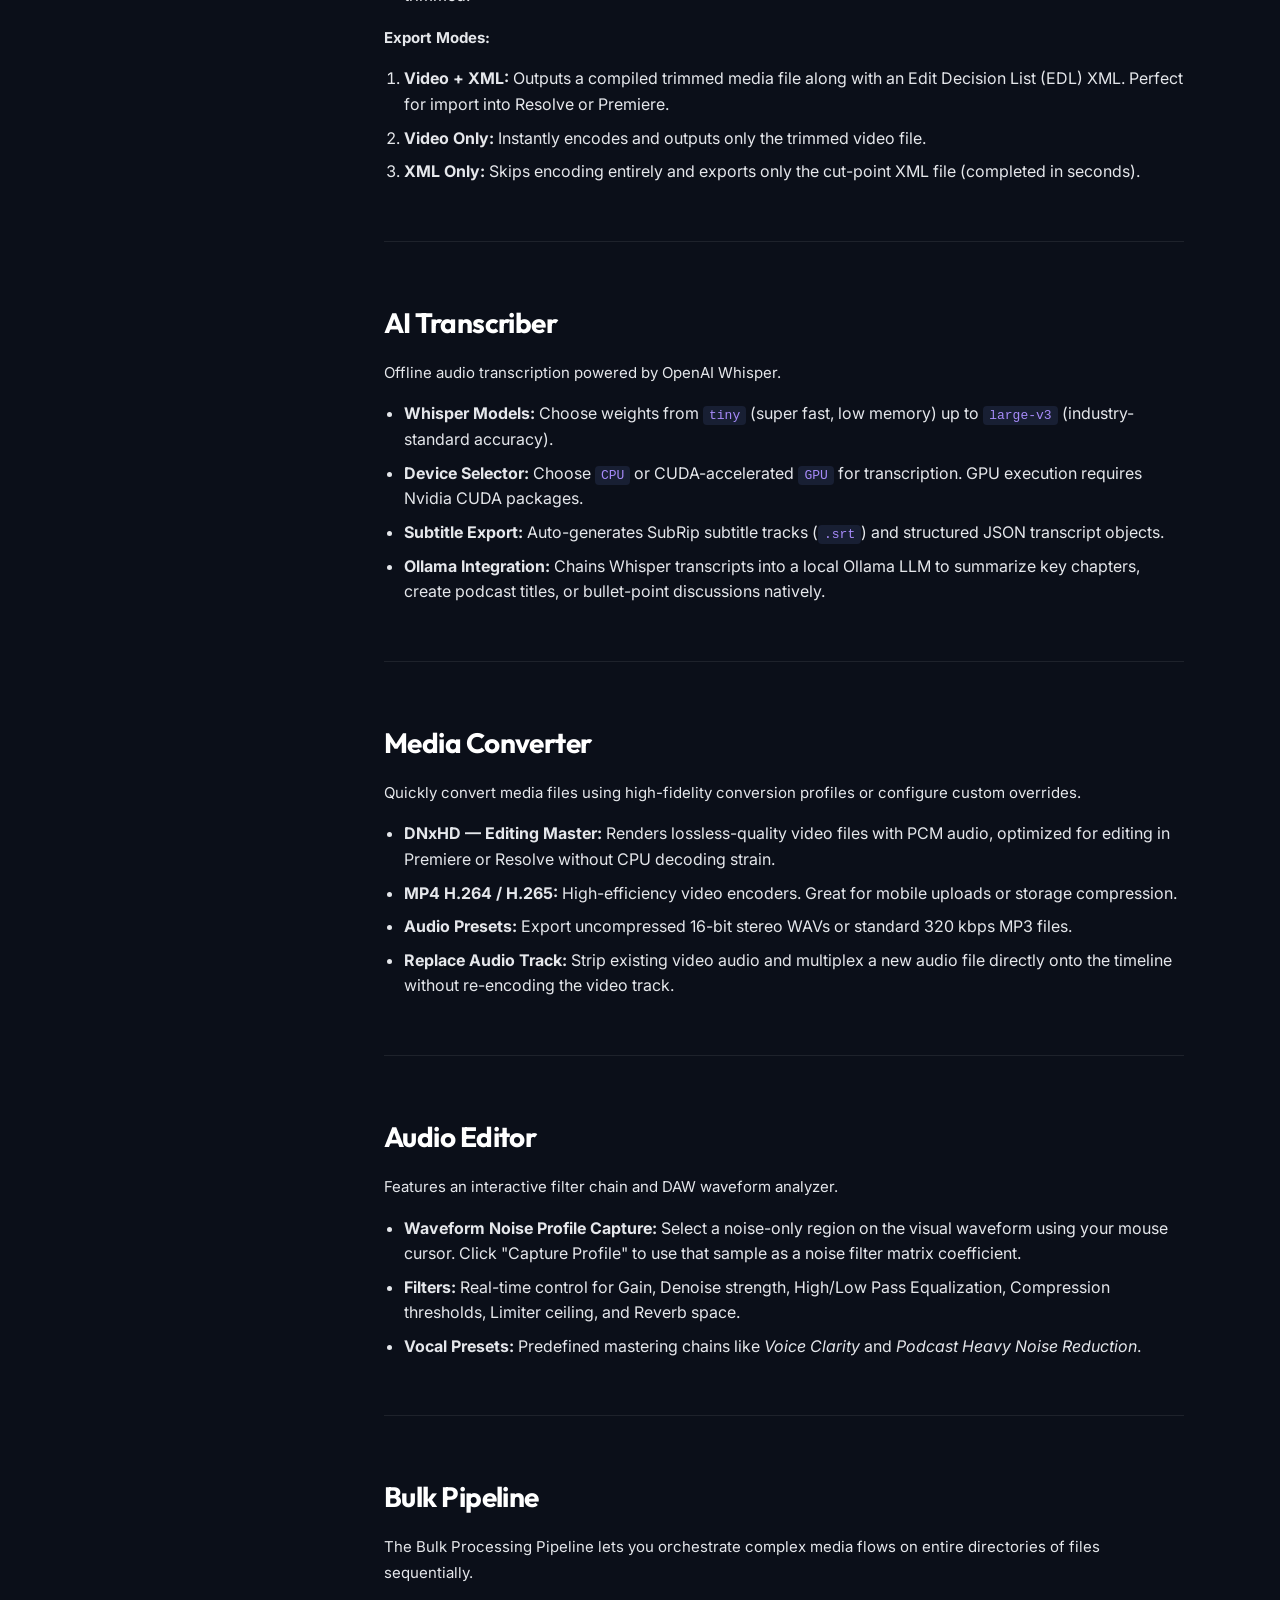
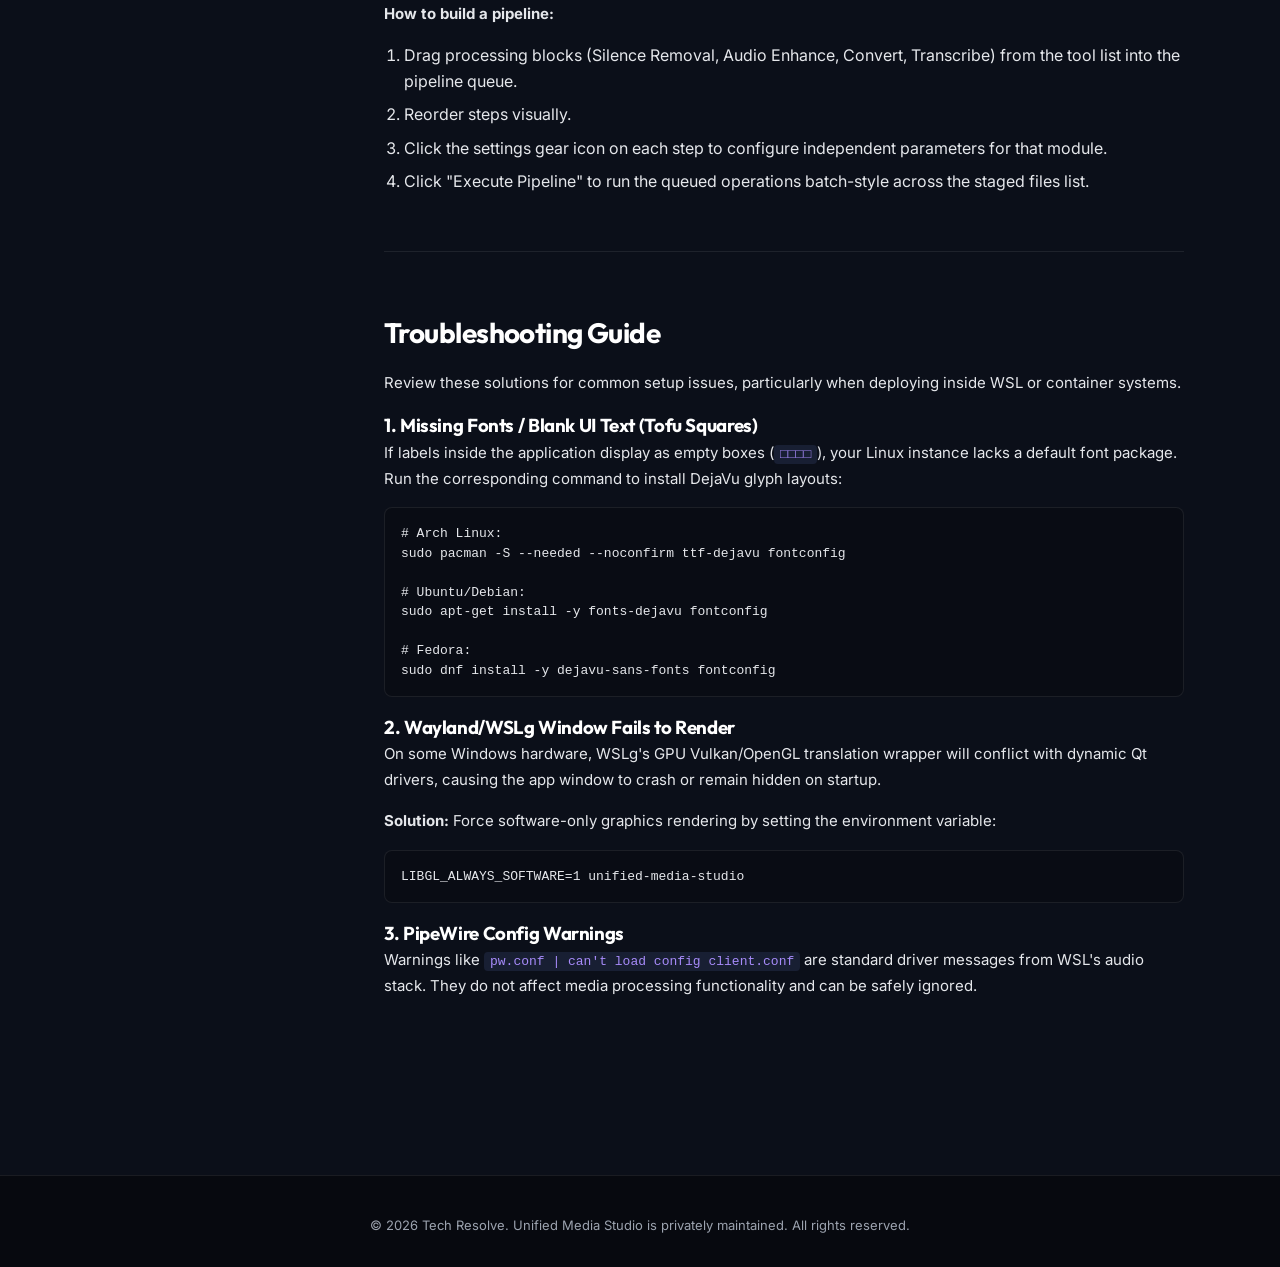
==== commit e0a636b1: "docs: bump version to v1.1.6-alpha and add active alpha stage warning banner to homepage" ====
--- a/docs.html
+++ b/docs.html
@@ -185,11 +185,18 @@
           <span class="logo-text">Unified Media Studio</span>
         </a>
       </div>
-      <div class="nav-links">
-        <a href="index.html">Home</a>
-        <a href="index.html#simulator">Interactive Demo</a>
-        <a href="index.html#downloads">Downloads</a>
-        <a href="index.html#feedback">Issues & Feedback</a>
+      <button class="nav-toggle-btn" aria-label="Toggle Menu" onclick="toggleMobileMenu(event)" ontouchstart="toggleMobileMenu(event)">
+        <svg width="24" height="24" viewBox="0 0 24 24" fill="none" stroke="currentColor" stroke-width="2" stroke-linecap="round" stroke-linejoin="round" style="pointer-events: none;">
+          <line x1="3" y1="12" x2="21" y2="12"></line>
+          <line x1="3" y1="6" x2="21" y2="6"></line>
+          <line x1="3" y1="18" x2="21" y2="18"></line>
+        </svg>
+      </button>
+      <div class="nav-links" id="nav-links-menu">
+        <a href="index.html" onclick="closeMobileMenu()">Home</a>
+        <a href="index.html#simulator" onclick="closeMobileMenu()">Interactive Demo</a>
+        <a href="index.html#downloads" onclick="closeMobileMenu()">Downloads</a>
+        <a href="index.html#feedback" onclick="closeMobileMenu()">Issues & Feedback</a>
       </div>
     </div>
   </nav>
@@ -259,17 +266,17 @@
             <tr>
               <td>Ubuntu / Debian</td>
               <td><code>sudo apt install ffmpeg python3 python3-pip</code></td>
-              <td><code>sudo dpkg -i UnifiedMediaStudio_v1.1.5-alpha-Linux-x64.deb</code></td>
+              <td><code>sudo dpkg -i UnifiedMediaStudio_v1.1.6-alpha-Linux-x64.deb</code></td>
             </tr>
             <tr>
               <td>Fedora / RedHat</td>
               <td><code>sudo dnf install ffmpeg python3</code></td>
-              <td><code>sudo dnf install UnifiedMediaStudio_v1.1.5-alpha-Linux-x64.rpm</code></td>
+              <td><code>sudo dnf install UnifiedMediaStudio_v1.1.6-alpha-Linux-x64.rpm</code></td>
             </tr>
             <tr>
               <td>Arch Linux</td>
               <td><code>sudo pacman -S ffmpeg python</code></td>
-              <td><code>sudo pacman -U UnifiedMediaStudio_v1.1.5-alpha-Arch-x64.pkg.tar.zst</code></td>
+              <td><code>sudo pacman -U UnifiedMediaStudio_v1.1.6-alpha-Arch-x64.pkg.tar.zst</code></td>
             </tr>
           </tbody>
         </table>
@@ -383,6 +390,20 @@
       });
       element.classList.add('active');
     }
+
+    function toggleMobileMenu(event) {
+      if (event) {
+        event.stopPropagation();
+        event.preventDefault();
+      }
+      const menu = document.getElementById('nav-links-menu');
+      menu.classList.toggle('active');
+    }
+
+    function closeMobileMenu() {
+      const menu = document.getElementById('nav-links-menu');
+      menu.classList.remove('active');
+    }
   </script>
 </body>
 </html>
--- a/index.css
+++ b/index.css
@@ -147,6 +147,24 @@
   box-shadow: 0 0 15px rgba(139, 92, 246, 0.3);
 }
 
+.nav-toggle-btn {
+  display: none;
+  background: transparent !important;
+  border: none !important;
+  outline: none !important;
+  color: var(--text-primary) !important;
+  cursor: pointer;
+  padding: 8px;
+  border-radius: 6px;
+  transition: background 0.2s ease;
+  z-index: 1010;
+  pointer-events: auto;
+}
+
+.nav-toggle-btn:hover {
+  background: rgba(255, 255, 255, 0.05);
+}
+
 /* --- Hero Section --- */
 .hero-section {
   position: relative;
@@ -171,6 +189,7 @@
 }
 
 .hero-container {
+  width: 100%;
   max-width: 800px;
   padding: 0 24px;
   z-index: 1;
@@ -257,6 +276,7 @@
 
 /* --- Section headers --- */
 .section-header {
+  width: 100%;
   text-align: center;
   max-width: 650px;
   margin: 0 auto 60px auto;
@@ -278,6 +298,36 @@
 .section-simulator {
   padding: 80px 0;
   background: radial-gradient(100% 100% at bottom center, rgba(139, 92, 246, 0.03) 0%, transparent 100%);
+}
+
+.simulator-notice {
+  display: flex;
+  align-items: center;
+  justify-content: center;
+  gap: 8px;
+  font-size: 12px;
+  color: var(--text-muted);
+  background: rgba(139, 92, 246, 0.06);
+  border: 1px solid rgba(139, 92, 246, 0.15);
+  border-radius: 8px;
+  padding: 10px 20px;
+  max-width: 700px;
+  margin: 0 auto 28px auto;
+}
+
+.simulator-notice svg {
+  flex-shrink: 0;
+  color: var(--accent-purple-hover);
+}
+
+.simulator-notice a {
+  color: var(--accent-purple-hover);
+  text-decoration: none;
+  font-weight: 600;
+}
+
+.simulator-notice a:hover {
+  text-decoration: underline;
 }
 
 .desktop-mockup {
@@ -482,17 +532,24 @@
 .tab-content-container {
   flex: 1;
   padding: 24px;
+  display: flex;
+  flex-direction: column;
+  overflow: hidden;
+  min-height: 0;
 }
 
 .tab-content {
   display: none;
   flex-direction: column;
-  gap: 16px;
-  height: 100%;
+  gap: 8px;
+  flex: 1;
+  min-height: 0;
+  overflow: hidden;
 }
 
 .tab-content.active {
   display: flex;
+  overflow-y: auto;
 }
 
 .tab-content-header h4 {
@@ -557,6 +614,214 @@
 .btn-tab-run:hover {
   background: var(--accent-purple-hover);
   box-shadow: 0 0 15px rgba(139, 92, 246, 0.3);
+}
+
+/* --- Pipeline Builder --- */
+.pipeline-builder {
+  display: flex;
+  flex-direction: column;
+  gap: 0;
+  flex: 1;
+  overflow-y: auto;
+  min-height: 0;
+}
+
+.pipeline-step {
+  background: rgba(255, 255, 255, 0.03);
+  border: 1px solid var(--border-color);
+  border-radius: 8px;
+  transition: border-color 0.2s ease, opacity 0.2s ease;
+  flex-shrink: 0;
+}
+
+.pipeline-step:hover {
+  border-color: rgba(139, 92, 246, 0.35);
+}
+
+.pipeline-step-disabled {
+  opacity: 0.45;
+}
+
+.pipeline-step-disabled .pipeline-step-config {
+  pointer-events: none;
+}
+
+.pipeline-step-header {
+  display: flex;
+  align-items: center;
+  justify-content: space-between;
+  padding: 8px 14px;
+  gap: 10px;
+  cursor: default;
+}
+
+.pipeline-step-left {
+  display: flex;
+  align-items: center;
+  gap: 10px;
+  flex: 1;
+  min-width: 0;
+}
+
+.pipeline-step-num {
+  font-size: 10px;
+  font-weight: 700;
+  color: var(--text-muted);
+  font-family: var(--font-mono);
+  flex-shrink: 0;
+  width: 18px;
+}
+
+.pipeline-step-icon {
+  width: 28px;
+  height: 28px;
+  background: rgba(139, 92, 246, 0.1);
+  border: 1px solid rgba(139, 92, 246, 0.2);
+  border-radius: 6px;
+  display: flex;
+  align-items: center;
+  justify-content: center;
+  flex-shrink: 0;
+  color: var(--accent-purple-hover);
+}
+
+.pipeline-step-name {
+  font-size: 12px;
+  font-weight: 600;
+  color: white;
+  white-space: nowrap;
+  overflow: hidden;
+  text-overflow: ellipsis;
+}
+
+.pipeline-step-desc {
+  font-size: 10px;
+  color: var(--text-muted);
+  margin-top: 1px;
+  white-space: nowrap;
+  overflow: hidden;
+  text-overflow: ellipsis;
+}
+
+.pipeline-step-config {
+  display: none;
+  gap: 8px;
+  padding: 0 14px 10px 14px;
+  flex-wrap: wrap;
+  border-top: 1px solid var(--border-color);
+  padding-top: 8px;
+  margin-top: 2px;
+}
+
+.pipeline-step:hover .pipeline-step-config {
+  display: flex;
+}
+
+.pipe-config-row {
+  display: flex;
+  align-items: center;
+  gap: 6px;
+  font-size: 10px;
+  color: var(--text-muted);
+  flex: 1;
+  min-width: 110px;
+}
+
+.pipe-config-row select {
+  background: #181f33;
+  border: 1px solid var(--border-color);
+  color: var(--text-secondary);
+  padding: 3px 6px;
+  border-radius: 4px;
+  font-size: 10px;
+  outline: none;
+  flex: 1;
+}
+
+.pipeline-connector {
+  width: 2px;
+  height: 10px;
+  background: var(--border-color);
+  margin: 0 auto;
+  position: relative;
+}
+
+.pipeline-connector::after {
+  content: '';
+  position: absolute;
+  bottom: -3px;
+  left: 50%;
+  transform: translateX(-50%);
+  border-left: 4px solid transparent;
+  border-right: 4px solid transparent;
+  border-top: 4px solid var(--border-color);
+}
+
+/* Toggle switch */
+.pipe-toggle {
+  position: relative;
+  cursor: pointer;
+  flex-shrink: 0;
+}
+
+.pipe-toggle input {
+  opacity: 0;
+  width: 0;
+  height: 0;
+  position: absolute;
+}
+
+.pipe-toggle-track {
+  display: block;
+  width: 32px;
+  height: 18px;
+  background: rgba(255, 255, 255, 0.1);
+  border-radius: 99px;
+  border: 1px solid var(--border-color);
+  position: relative;
+  transition: background 0.2s ease;
+}
+
+.pipe-toggle-track::after {
+  content: '';
+  position: absolute;
+  top: 2px;
+  left: 2px;
+  width: 12px;
+  height: 12px;
+  border-radius: 50%;
+  background: var(--text-muted);
+  transition: transform 0.2s ease, background 0.2s ease;
+}
+
+.pipe-toggle input:checked + .pipe-toggle-track {
+  background: rgba(139, 92, 246, 0.35);
+  border-color: var(--accent-purple);
+}
+
+.pipe-toggle input:checked + .pipe-toggle-track::after {
+  transform: translateX(14px);
+  background: var(--accent-purple-hover);
+}
+
+/* Pipeline run footer */
+.pipeline-run-row {
+  display: flex;
+  align-items: center;
+  justify-content: space-between;
+  padding-top: 10px;
+  gap: 12px;
+  flex-wrap: wrap;
+}
+
+.pipeline-step-count {
+  font-size: 11px;
+  color: var(--text-muted);
+  font-family: var(--font-mono);
+}
+
+.btn-tab-run svg {
+  vertical-align: middle;
 }
 
 /* App Console Logger */
@@ -718,6 +983,7 @@
 }
 
 .accordion-container {
+  width: 100%;
   max-width: 800px;
   margin: 0 auto;
   padding: 0 24px;
@@ -808,12 +1074,69 @@
   margin: 0 auto;
 }
 
-/* Responsive adjustment */
 @media (max-width: 768px) {
-  .hero-section h1 { font-size: 38px; }
+  .hero-section h1 { font-size: 28px; }
+  .hero-subtitle { font-size: 14px; margin-bottom: 24px; }
+  .badge { font-size: 10px; padding: 4px 12px; margin-bottom: 16px; }
+  
+  .logo-text { font-size: 15px; }
+  .nav-logo-img { width: 26px; height: 26px; }
+  .logo-area { gap: 6px; }
+  
   .app-layout { flex-direction: column; height: 750px; }
   .app-sidebar { width: 100%; height: 200px; }
-  .nav-links { display: none; }
+  .nav-toggle-btn { display: block; }
+  
+  .nav-links {
+    display: none;
+    flex-direction: column;
+    position: absolute;
+    top: 100%;
+    left: 0;
+    width: 100%;
+    background: var(--bg-secondary);
+    border-bottom: 1px solid var(--border-color);
+    padding: 24px;
+    gap: 16px;
+    box-shadow: 0 15px 30px rgba(0, 0, 0, 0.5);
+  }
+  
+  .nav-links.active {
+    display: flex;
+  }
+  
+  .btn-nav-download {
+    text-align: center;
+    width: 100%;
+  }
+  
+  .hero-actions {
+    flex-direction: column;
+    align-items: center;
+    gap: 12px;
+  }
+  
+  .hero-actions .btn {
+    width: 100%;
+    max-width: 280px;
+    justify-content: center;
+  }
+
+  .tab-headers {
+    overflow-x: auto;
+    white-space: nowrap;
+    display: flex;
+    flex-wrap: nowrap;
+    -webkit-overflow-scrolling: touch;
+  }
+
+  .tab-btn {
+    flex: 0 0 auto;
+  }
+
+  .settings-form {
+    width: 100%;
+  }
 }
 
 /* --- Feedback Form Section --- */
@@ -824,6 +1147,7 @@
 }
 
 .feedback-container {
+  width: 100%;
   max-width: 600px;
   margin: 0 auto;
   padding: 0 24px;
@@ -872,3 +1196,25 @@
   font-size: 14px;
 }
 
+/* Alpha Warning Card */
+.alpha-warning-card {
+  display: inline-flex;
+  align-items: center;
+  gap: 12px;
+  background: rgba(245, 158, 11, 0.08);
+  border: 1px solid rgba(245, 158, 11, 0.25);
+  padding: 12px 20px;
+  border-radius: 8px;
+  font-size: 14px;
+  color: #fbbf24;
+  margin: 16px auto 24px auto;
+  max-width: 680px;
+  text-align: left;
+  line-height: 1.5;
+}
+.alpha-warning-card .warning-icon {
+  flex-shrink: 0;
+  color: #fbbf24;
+}
+
+
